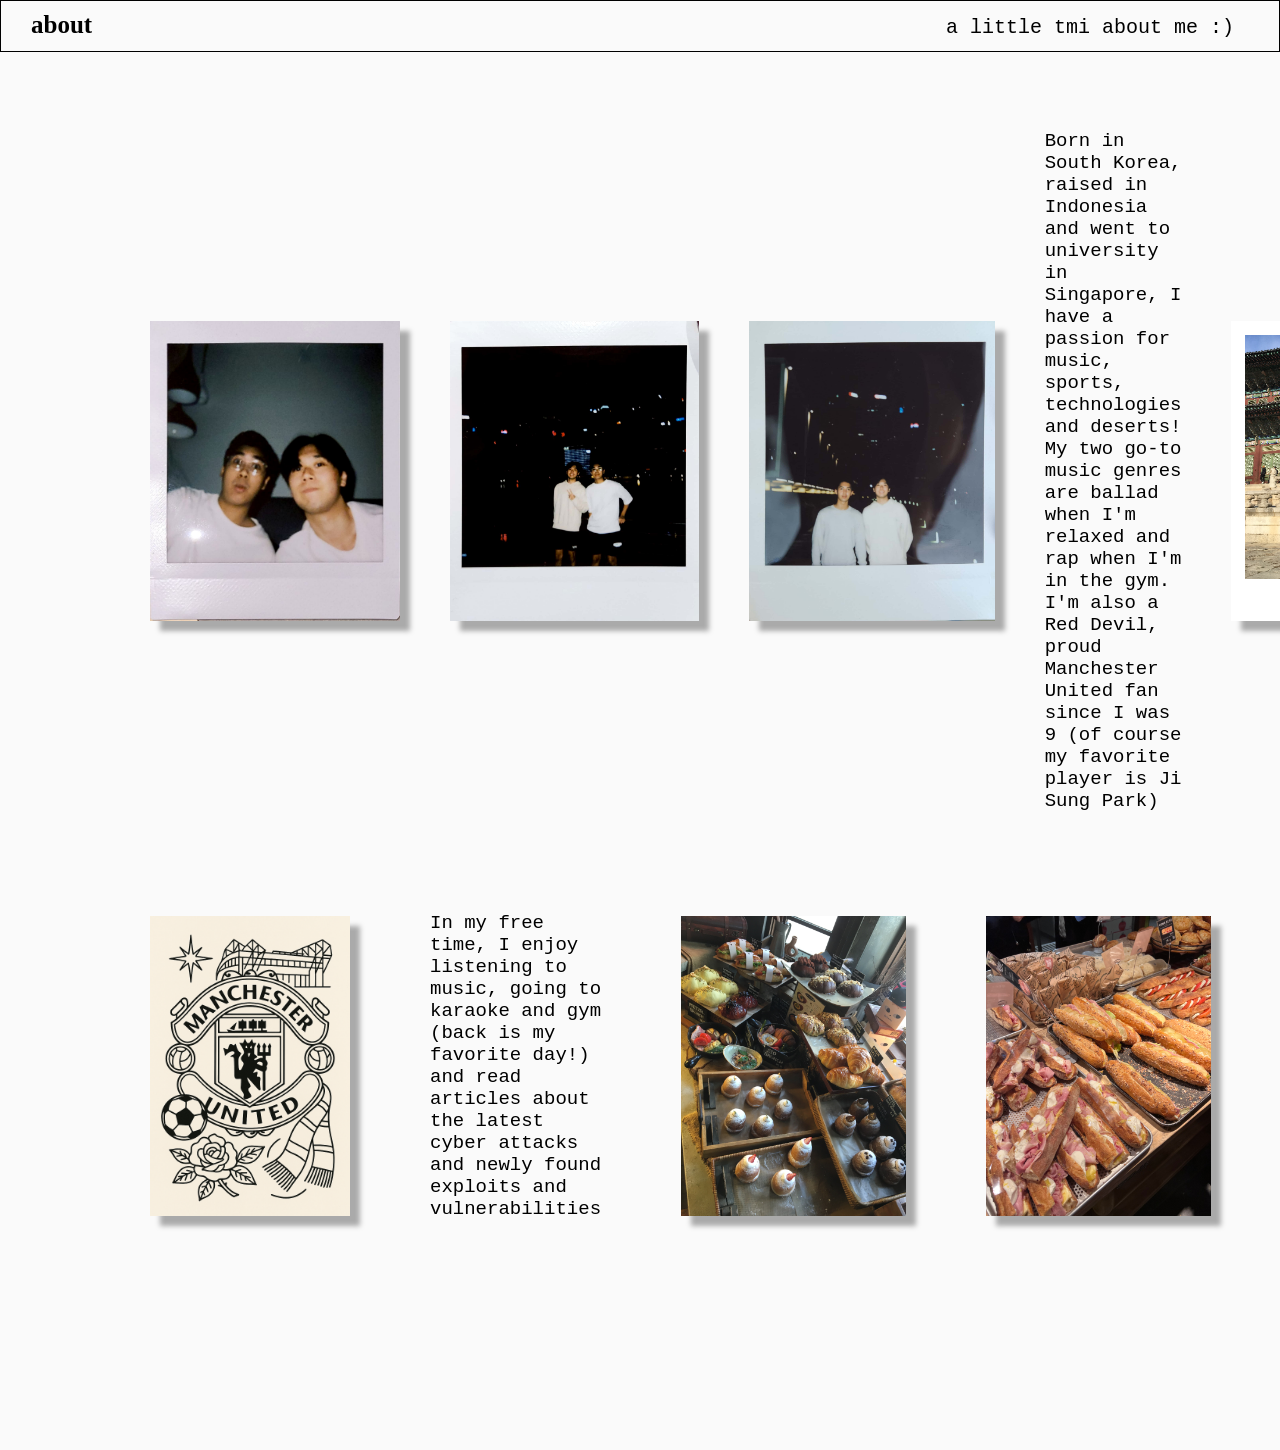
==== about.html @ c6eb2efa "Initial commit" ====
<!DOCTYPE html>
<html>
<head>
    <meta name="viewport" content="width=device-width,initial scale=1"/>
    <title>About</title>
    <link rel="stylesheet" href="style.css">
    <link rel="stylesheet" href="http://www.w3schools.com/lib/w3.css"/>
</head>
<body>
    <!--header-->
    <div class="about_header hidden">
        <b class="about_text">about</b>
        <div class="right-nav-about">
          <p>a little tmi about me :)</p>
        </div>
    </div>
    <!--wesbite contents-->
    <div class="about_container">
        <div class="div1 hidden">
                <img src="misc/pic_with_friend.jpg" alt="picture with a friend"> 
                <img src="misc/pic_with_friend2.jpg" alt="picture with a friend2"> 
                <img src="misc/pic_with_friend3.jpg" alt="picture with a friend3"> 
            <div class="text_1">Born in South Korea, raised in Indonesia and went to university in Singapore, I have a passion for music, sports, technologies and deserts! My two go-to music genres are ballad when I'm relaxed and rap when I'm in the gym. I'm also a Red Devil, proud Manchester United fan since I was 9 (of course my favorite player is Ji Sung Park)</div> 
                <img src="misc/polaroid.png" alt="gyeongbokgoong picture">
        </div>
        
        <div class="div2 hidden">
            <img src="misc/man_united.png" alt="manchester united">
            <div class="text_2">In my free time, I enjoy listening to music, going to karaoke and gym (back is my favorite day!) and read articles about the latest cyber attacks and newly found exploits and vulnerabilities</div>
            <img src="misc/desert.jpg" alt="desert">
            <img src="misc/desert_2.jpg" alt="desert2">
        </div>
    </div>
    <script src="javascript.js"></script>

</body>
</html>
---- style.css ----
*{
    padding: 0;
    margin: 0;
    box-sizing: border-box;
    font-family: 'Times New Roman', Times, serif;
    background-color:rgb(250, 250, 250);

}
/*To make sure fixed header doesn't cut off the header of other pages such as skills, about me, etc*/
html {
    scroll-padding-top: 85px; /* header height */
    font-family: monospace;

}



/* index.html/home.html*/
.home{
    font-size: 30px;
    text-decoration: none;
    color: black;
    padding: 0 25px;
}

.top-nav{
    border-bottom: 1px solid black;
    padding: 20px 0;
    position: fixed;
    width: 100%;
}

.right-nav {
    float: right;
    padding: 5px 30px 0 0;
}

.right-nav a{
    text-decoration: none;
    padding: 0 15px;
    color: black;
    font-size: 25px;
}

.footer{
    padding: 0 40px  20px;
    display: flex;
    gap: 480px;
}

.by{
    font-family: monospace;
    text-align: center;
    display: inline-block; /* make p behave like inline element */
    margin: 0;
    font-size: 20px;
    padding: 5px 10px;
    background: #f3f3f3;
    width: 250px;
    height: 40px;
    border: 1px solid black;
}

.gmail{
    font-family: monospace;
    text-align: center;
    display: inline-block; /* make p behave like inline element */
    font-size: 25px;
    padding: 5px 15px;
    height: 50px;
    background: #f3f3f3;
    border: 1px solid black;
    box-shadow: -15px -12px 0px 0px rgba(104, 0, 26, 0.993);

}

.comment{
    font-family: monospace;
    text-align: center;
    display: inline-block; /* make p behave like inline element */
    font-size: 20px;
    padding: 5px 10px;
    width: 250px;
    height: 40px;
    background: #f3f3f3;
    border: 1px solid black;
}

.home_container{
    display: flex;
    margin: auto;
    width: 100%;
}

.home_container iframe{
    border: none;
    width: 100%;
    height: 800px;
}


.container{
    display: flex;
    align-items: center;
    justify-content: center;
    margin: auto;
    width: 60%;
    padding: 60px 0 0 ;
    opacity: 0;
    transform: translateY(20px);
    transition: opacity 0.8s ease-out, transform 0.8s ease-out;
}

.container.show {
    opacity: 1;
    transform: translateY(0);
}

.hidden {/*will be used by all divs*/
    visibility: hidden;
}

.text{
    padding: 0 0 0 90px;
}
.text .p1{
    font-family: monospace;
    font-size: 80px;
    text-align: justify;
}

.text .p2{
    font-family: monospace;
    font-size: 20px;
    text-align: justify;
}

.text .uow{
    font-family: monospace;
    text-decoration: underline;
    color: black;
}

.text .uow:visited{
    color: black;
}

img{
    width: 500px;
    height: 600px;
    float: left;
}



/* work_training.html*/
.work_header{
    float: left;
    border: 1px solid black;
    padding: 10px 0;
    width: 100%;
    font-size: 25px;
    font-family: monospace;
    opacity: 0;
    transform: translateY(20px);
    transition: opacity 1s ease-out, transform 1s ease-out;
}

.work_header.show {
    opacity: 1;
    transform: translateY(0);
}

.work_text{
    padding: 0 30px;

}
.right-nav-work {
    float: right;
    padding: 5px 30px 0 0;
}

.right-nav-work p{
    text-decoration: none;
    padding: 0 15px;
    color: black;
    font-size: 20px;
    font-family: monospace;
}

.work_container{
    display: flex;
    align-items: center;
    padding: 150px 100px;
    width: 100%;
    gap: 150px;
    opacity: 0;
    transform: translateY(20px);
    transition: opacity 2s ease-out, transform 2s ease-out;
}

.work_container.show {
    opacity: 1;
    transform: translateY(0);
}

.card__content .fyp{
    color: black;
    
}

.card__content .fypmb{
    color: black;
    
}

/* CARD */
/* From Uiverse.io by 0xnihilism */ 
.card {
    width: 400px;
    height: 400px;
    padding: 20px;
    background: #fff;
    border: 4px solid rgba(104, 0, 26, 0.993);
    box-shadow: 12px 12px 0 #000;
    transition: transform 0.5s, box-shadow 0.5s;
}

.card span{
    font-family: monospace;
}

.card p{
    font-family: monospace;
}

a{
    text-decoration: none;
}

.card:hover {
    transform: translate(-10px, -10px);
    box-shadow: 17px 17px 0 rgba(104, 0, 26, 0.993);
}
  
.card__title {
    font-size: 32px;
    font-weight: 900;
    color: #000;
    text-transform: uppercase;
    margin-bottom: 15px;
    display: block;
    position: relative;
    overflow: hidden;
}

.card__content {
    font-size: 16px;
    line-height: 1.4;
    color: #000;
    margin-bottom: 20px;
}
  
@keyframes glitch {
    0% {
      transform: translate(2px, 2px);
    }
    25% {
      transform: translate(-2px, -2px);
    }
    50% {
      transform: translate(-2px, 2px);
    }
    75% {
      transform: translate(2px, -2px);
    }
    100% {
      transform: translate(2px, 2px);
    }
}
  
.glitch {
    animation: glitch 0.3s infinite;
}
  

/* skills.html*/
.skills_header{
    float: left;
    border: 1px solid black;
    padding: 10px 0;
    width: 100%;
    font-size: 25px;
    font-family: monospace;
    opacity: 0;
    transform: translateY(20px);
    transition: opacity 1s ease-out, transform 1s ease-out;
}

.skills_header.show {
    opacity: 1;
    transform: translateY(0);
}

.skills_text{
    padding: 0 30px;

}

.skills_container{
    display: flex;
    margin: auto;
    width: 75%;
    padding: 150px 0 0 400px;
    float: left;
    opacity: 0;
    transform: translateY(20px);
    transition: opacity 2s ease-out, transform 2s ease-out;
}

.skills_container.show {
    opacity: 1;
    transform: translateY(0);
}

p.technical{
    font-size: 25px;
}

p.lang{
    font-size: 25px;
}

p.nontechnical{
    font-size: 25px;
}

.skills_box {
    /*padding:  0 0 0 350px;*/
    display: flex; /* Keep items on one line */
    flex-wrap: wrap; /* Optional: wrap if they overflow */
    gap: 20px; /* spacing between words */
}

.skills_content{
    float: right;
    padding-left: 300px;
}

.skills_content2{
    float: right;
    padding-left: 400px;
}

.skills_content3{
    float: right;
    padding-left: 250px;
}

.skills_box p {
    text-align: center;
    display: inline-block; /* make p behave like inline element */
    margin: 0;
    font-size: 20px;
    padding: 5px 10px;
    background: #f3f3f3;
    border: 1px solid black;
  }

.right-nav-skills {
    float: right;
    padding: 5px 30px 0 0;
}

.right-nav-skills p{
    text-decoration: none;
    padding: 0 15px;
    color: black;
    font-size: 20px;
    font-family: monospace;
}

/*about.html*/
.about_header{
    float: left;
    border: 1px solid black;
    padding: 10px 0;
    width: 100%;
    font-size: 25px;
    font-family: monospace;
    opacity: 0;
    transform: translateY(20px);
    transition: opacity 2s ease-out, transform 2s ease-out; 
}

.about_header.show {
    opacity: 1;
    transform: translateY(0);
}

.about_container{
    align-items: center;
    padding: 130px 150px;
    width: 100%;
    
}

.div1 .text_1{
    font-family: monospace;
    font-size: 19px;
    width: 400px;
}

.polaroid{
    box-shadow: 10px 10px 5px #aaaaaa;
}

.div1{
    display: flex;
    align-items: center; /* Align items vertically */
    gap: 50px;
    opacity: 0;
    transform: translateY(20px);
    transition: opacity 2s ease-out, transform 2s ease-out;
}

.div1.show {
    opacity: 1;
    transform: translateY(0);
}

.div1 img{
    width: 250px;
    height: 300px;
    box-shadow: 10px 10px 5px #aaaaaa;

}

.div2{
    display: flex;
    padding: 100px 0;
    opacity: 0;
    transform: translateY(20px);
    transition: opacity 2s ease-out, transform 2s ease-out;
}

.div2 .text_2{
    font-family: monospace;
    font-size: 19px;
    width: 600px;
}

.div2{
    display: flex;
    align-items: center; /* Align items vertically */
    gap: 80px;
}

.div2.show {
    opacity: 1;
    transform: translateY(0);
}
    
.div2 img{
    width: 250px;
    height: 300px;
    box-shadow: 10px 10px 5px #aaaaaa;

}


.about_text{
    padding: 0 30px;
}

.right-nav-about {
    float: right;
    padding: 5px 30px 0 0;
}

.right-nav-about p{
    text-decoration: none;
    padding: 0 15px;
    color: black;
    font-size: 20px;
    font-family: monospace;
}
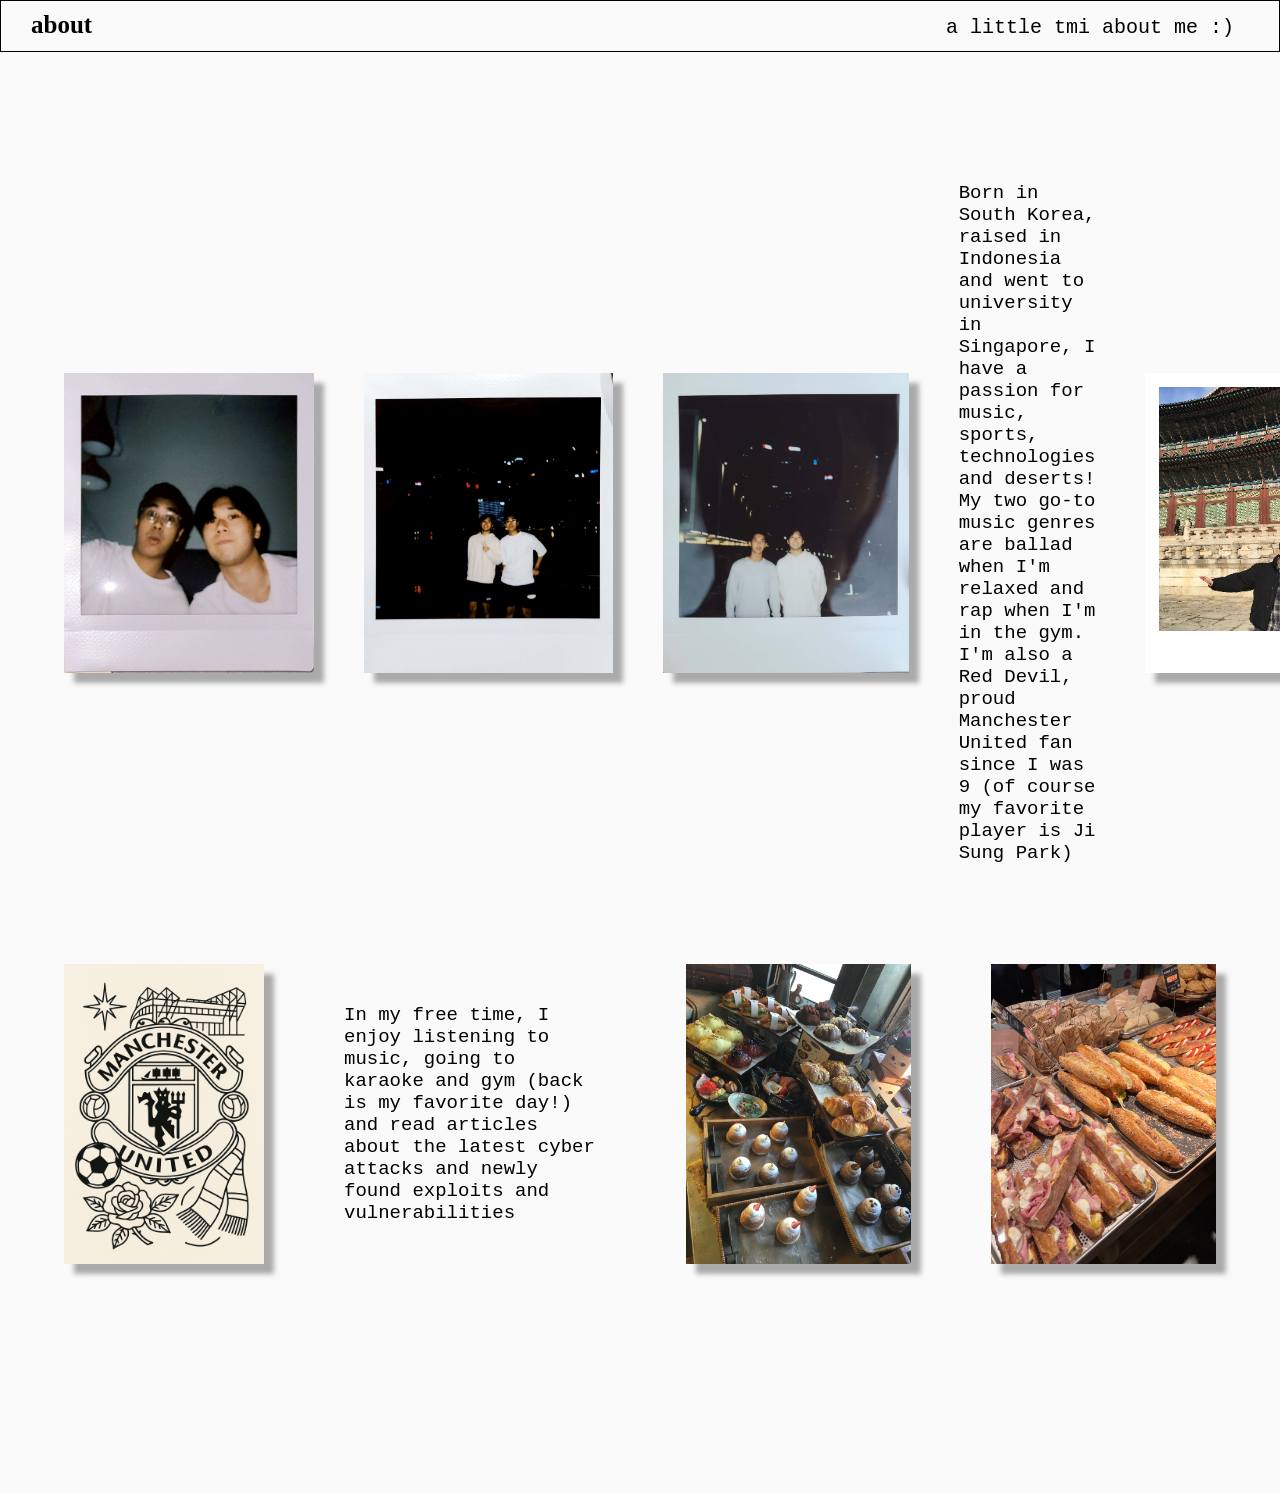
==== commit 2c704ce5: "responsiveness update_1" ====
--- a/about.html
+++ b/about.html
@@ -1,7 +1,7 @@
 <!DOCTYPE html>
 <html>
 <head>
-    <meta name="viewport" content="width=device-width,initial scale=1"/>
+    <meta name="viewport" content="width=device-width, initial-scale=1.0">
     <title>About</title>
     <link rel="stylesheet" href="style.css">
     <link rel="stylesheet" href="http://www.w3schools.com/lib/w3.css"/>
@@ -19,8 +19,8 @@
         <div class="div1 hidden">
                 <img src="misc/pic_with_friend.jpg" alt="picture with a friend"> 
                 <img src="misc/pic_with_friend2.jpg" alt="picture with a friend2"> 
-                <img src="misc/pic_with_friend3.jpg" alt="picture with a friend3"> 
-            <div class="text_1">Born in South Korea, raised in Indonesia and went to university in Singapore, I have a passion for music, sports, technologies and deserts! My two go-to music genres are ballad when I'm relaxed and rap when I'm in the gym. I'm also a Red Devil, proud Manchester United fan since I was 9 (of course my favorite player is Ji Sung Park)</div> 
+                <img src="misc/pic_with_friend3.jpg" alt="picture with a friend3">
+                <div class="text_1">Born in South Korea, raised in Indonesia and went to university in Singapore, I have a passion for music, sports, technologies and deserts! My two go-to music genres are ballad when I'm relaxed and rap when I'm in the gym. I'm also a Red Devil, proud Manchester United fan since I was 9 (of course my favorite player is Ji Sung Park)</div> 
                 <img src="misc/polaroid.png" alt="gyeongbokgoong picture">
         </div>
         
@@ -30,7 +30,6 @@
             <img src="misc/desert.jpg" alt="desert">
             <img src="misc/desert_2.jpg" alt="desert2">
         </div>
-    </div>
     <script src="javascript.js"></script>
 
 </body>
--- a/style.css
+++ b/style.css
@@ -7,12 +7,13 @@
 
 }
 /*To make sure fixed header doesn't cut off the header of other pages such as skills, about me, etc*/
-html {
+html, body {
     scroll-padding-top: 85px; /* header height */
     font-family: monospace;
-
-}
-
+    max-width: 100%;
+    height: 100%;
+    max-height: 100vh;
+}
 
 
 /* index.html/home.html*/
@@ -90,12 +91,17 @@
     display: flex;
     margin: auto;
     width: 100%;
+    overflow: hidden;
+
+
 }
 
 .home_container iframe{
+    width: 100%;
+    height: 115vh; /* 100% of the viewport height */
     border: none;
-    width: 100%;
-    height: 800px;
+    overflow: hidden;
+
 }
 
 
@@ -146,8 +152,9 @@
 }
 
 img{
-    width: 500px;
-    height: 600px;
+    width: 100%;
+    height: auto;
+    max-width: 100%;
     float: left;
 }
 
@@ -197,6 +204,7 @@
     opacity: 0;
     transform: translateY(20px);
     transition: opacity 2s ease-out, transform 2s ease-out;
+    
 }
 
 .work_container.show {
@@ -400,8 +408,9 @@
 
 .about_container{
     align-items: center;
-    padding: 130px 150px;
-    width: 100%;
+    padding: 130px 5%;
+    width: 100%;
+    overflow-x: hidden;
     
 }
 
@@ -485,3 +494,255 @@
     font-size: 20px;
     font-family: monospace;
 }
+
+
+/*responsiveness*/
+@media (max-width: 768px) {
+    .home_container iframe {
+        width: 100%;
+        height: calc(110vh); /* Viewport height minus header */
+        border: none;
+    }
+    /*home.html*/
+    .container {
+        flex-direction: column;
+        width: 90%;
+        padding: 20px 0;
+    }
+
+    .image img {
+        width: 100%;
+        height: auto;
+        float: none;
+    }
+
+    .text {
+        padding: 20px 0 0 0;
+        text-align: center;
+    }
+
+    .text .p1 {
+        font-size: 40px;
+    }
+
+    .text .p2 {
+        font-size: 16px;
+    }
+
+    .footer {
+        flex-direction: column;
+        gap: 20px;
+        padding: 20px;
+    }
+
+    .by, .gmail, .comment {
+        width: 100%;
+        height: auto;
+        font-size: 18px;
+        padding: 10px;
+    }
+
+    .top-nav, .right-nav {
+        text-align: center;
+        float: none;
+        padding: 10px 0;
+    }
+
+    .right-nav a {
+        display: inline-block;
+        margin: 0 10px;
+        font-size: 20px;
+    }
+
+    /*work_training.html*/
+    .work_header {
+        flex-direction: column;
+        align-items: flex-start;
+        padding: 10px;
+        font-size: 20px;
+        text-align: center;
+    }
+
+    .right-nav-work {
+        float: none;
+        padding: 10px 0;
+        text-align: center;
+    }
+
+    .right-nav-work p {
+        font-size: 16px;
+        padding: 0;
+    }
+
+    .work_container {
+        flex-direction: column;
+        gap: 30px;
+        padding: 40px 20px;
+        align-items: center;
+    }
+
+    .card {
+        width: 90%;
+        height: auto;
+        padding: 15px;
+    }
+
+    .card__title {
+        font-size: 20px;
+    }
+
+    .card__content {
+        font-size: 14px;
+    }
+
+    /*skills.html*/
+    .skills_header {
+        flex-direction: column;
+        padding: 10px;
+        text-align: center;
+        font-size: 20px;
+    }
+
+    .right-nav-skills {
+        float: none;
+        padding: 10px 0;
+        text-align: center;
+    }
+
+    .skills_container {
+        flex-direction: column;
+        float: none;
+        width: 90%;
+        padding: 40px 10px 0 10px;
+        align-items: flex-start;
+    }
+
+    .skills_content,
+    .skills_content2,
+    .skills_content3 {
+        padding-left: 0;
+        float: none;
+        width: 100%;
+    }
+
+    .skills_box {
+        justify-content: center;
+        gap: 10px;
+    }
+
+    .skills_box p {
+        font-size: 16px;
+        padding: 5px 8px;
+    }
+
+    p.technical,
+    p.lang,
+    p.nontechnical {
+        font-size: 20px;
+        text-align: center;
+    }
+/*about.html*/
+img {
+    max-width: 100%;
+    height: auto;
+}
+
+/* Override specific image styles */
+.div1 img,
+.div2 img {
+    width: 100%;
+    max-width: 250px;
+    height: auto;
+}
+
+/* General responsive container adjustments */
+.about_container {
+    padding: 130px 5%;
+    width: 100%;
+    width: 100%;
+    overflow-x: hidden;
+}
+
+/* Responsive layout for div1 and div2 */
+.div1,
+.div2 {
+    display: flex;
+    flex-wrap: wrap;
+    align-items: center;
+    gap: 40px;
+}
+
+.div1 .text_1,
+.div2 .text_2 {
+    width: 100%;
+    font-size: 19px;
+    text-align: justify;
+}
+
+/* Header responsiveness */
+.about_header {
+    font-size: 22px;
+    padding: 15px 5%;
+}
+
+.about_text {
+    font-size: 24px;
+}
+
+.right-nav-about p {
+    font-size: 18px;
+}
+
+/* Media Queries for mobile and tablets */
+@media (max-width: 768px) {
+    .about_container {
+        padding: 80px 5%;
+    }
+
+    .div1,
+    .div2 {
+        flex-direction: column;
+        gap: 30px;
+    }
+
+    .div1 .text_1,
+    .div2 .text_2 {
+        font-size: 16px;
+    }
+
+    .about_header {
+        font-size: 18px;
+        padding: 10px;
+    }
+
+    .about_text {
+        font-size: 20px;
+    }
+
+    .right-nav-about {
+        float: none;
+        text-align: center;
+        padding: 10px 0;
+    }
+
+    .right-nav-about p {
+        font-size: 16px;
+    }
+
+    .card {
+        width: 90%;
+        height: auto;
+    }
+
+    .work_container {
+        height: auto; /* let it grow naturally if wrapping */
+        flex-direction: column;
+        align-items: stretch;
+        padding: 20px;
+    }
+
+    
+}
+
+
+}
